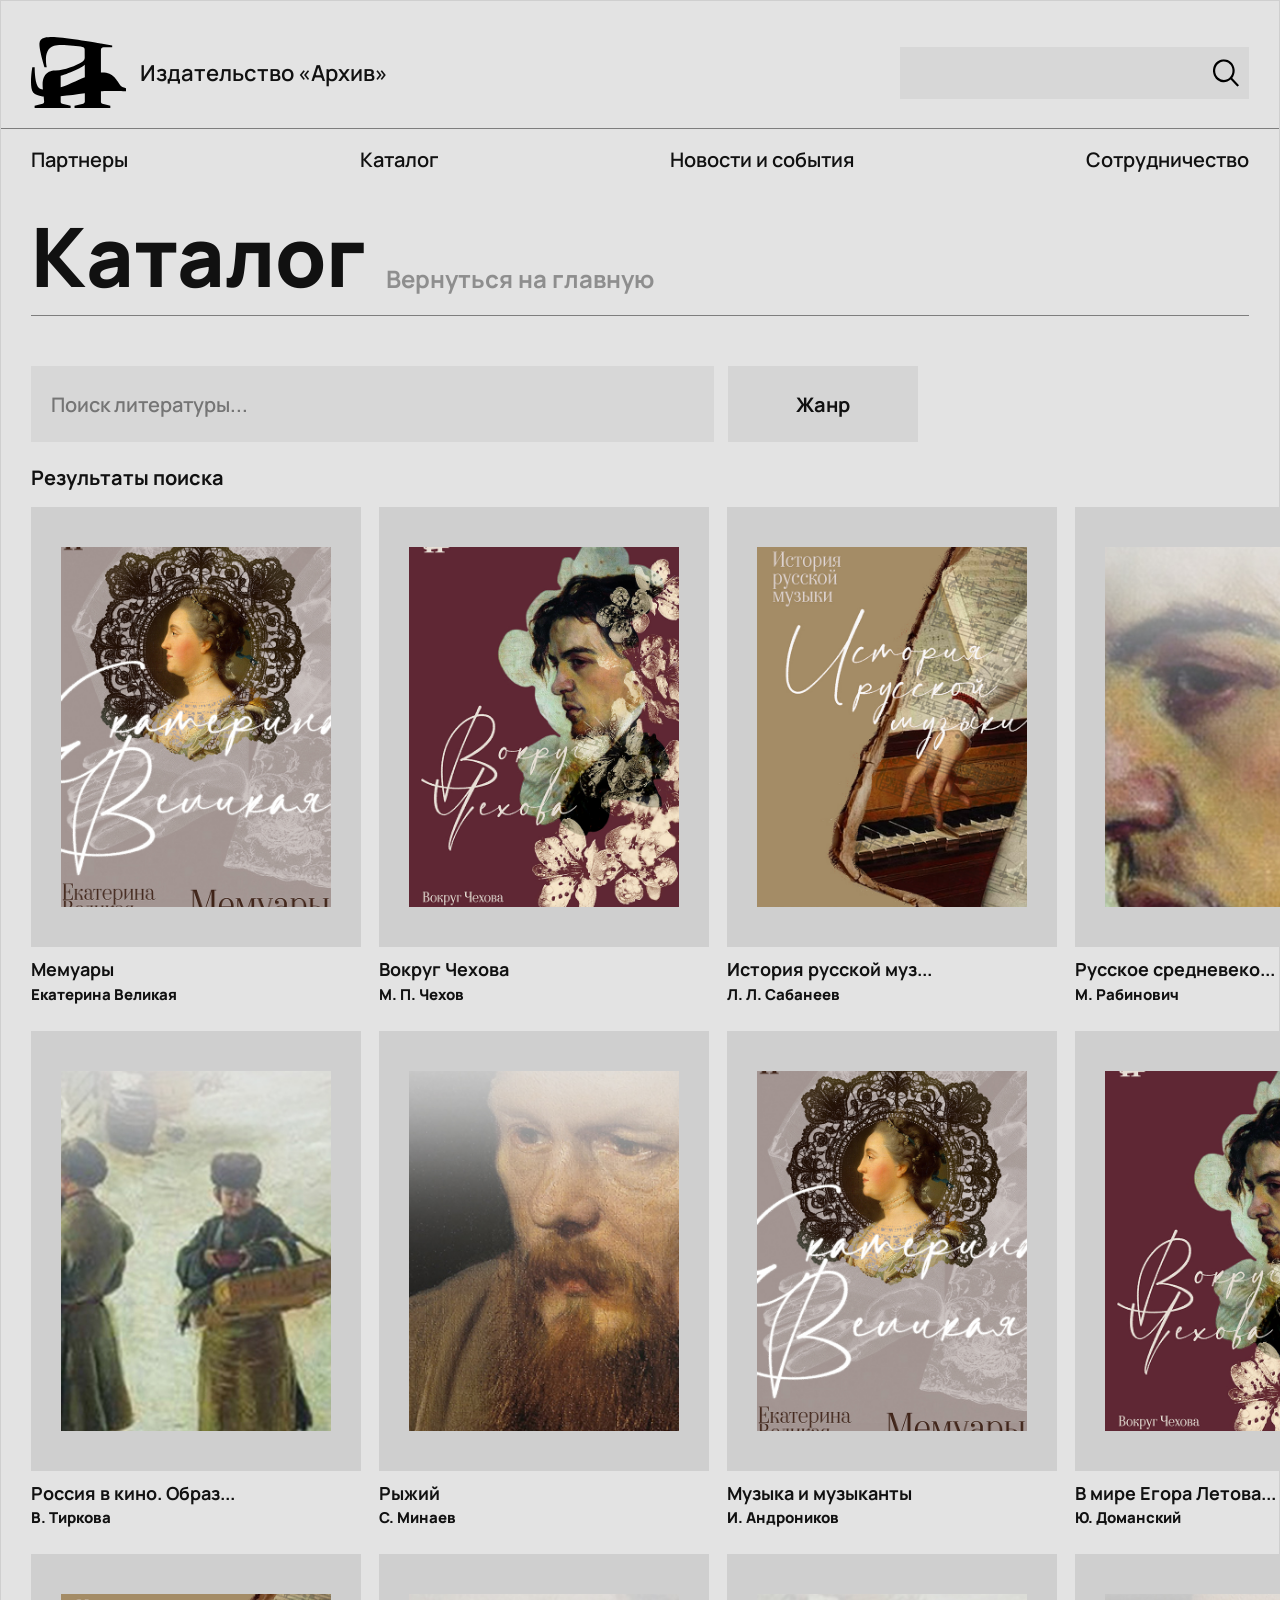
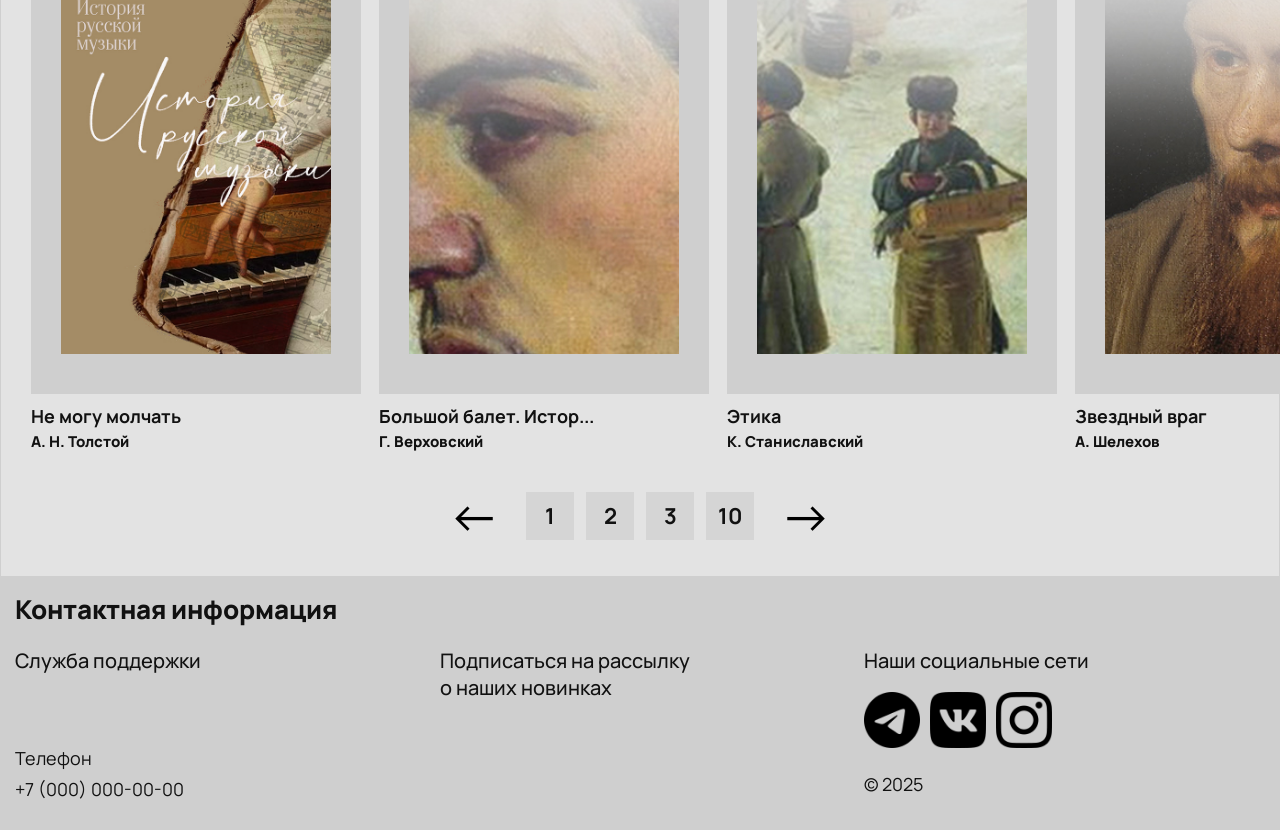
==== catalog.html @ fbb989be "Add files via upload" ====
<!DOCTYPE html>
<html lang="ru">
<head>
  <meta charset="UTF-8">
  <meta name="viewport" content="width=device-width, initial-scale=1.0">
  <title>Каталог — Издательство «Архив»</title>
  <link rel="preconnect" href="https://fonts.googleapis.com">
  <link rel="preconnect" href="https://fonts.gstatic.com" crossorigin>
  <link href="https://fonts.googleapis.com/css2?family=Manrope:wght@400;500;700;800&display=swap" rel="stylesheet">
  <link rel="stylesheet" href="style.css">
</head>
<body>
  <div class="page">
    <header class="header">
      <a href="index.html" class="logo-wrap">
        <img src="images/logo.svg" alt="Логотип" class="logo">
        <div class="logo-text">Издательство «Архив»</div>
      </a>
      <div class="search-box">
        <input type="text" placeholder="">
        <img src="images/serch.svg" alt="Поиск" class="search-img">
      </div>
    </header>

    <nav class="nav">
      <a href="partners.html">Партнеры</a>
      <a href="catalog.html">Каталог</a>
      <a href="events.html">Новости и события</a>
      <button type="button" data-modal="contact">Сотрудничество</button>
    </nav>

    <section class="page-title-block">
      <div class="page-title-row">
        <h1 class="page-title">Каталог</h1>
        <a href="index.html" class="back-link">Вернуться на главную</a>
      </div>
    </section>

    <section class="catalog-section">
      <div class="catalog-controls">
        <input class="catalog-search" type="text" placeholder="Поиск литературы..." data-catalog-search>
        <button type="button" class="genre-button" data-genre-button>Жанр</button>
        <div class="genre-menu" data-genre-menu>
          <button type="button">Биографии и мемуары</button>
          <button type="button">Искусство</button>
          <button type="button">Культура</button>
          <button type="button">История</button>
          <button type="button">Политика</button>
          <button type="button">Социология</button>
          <button type="button">Философия</button>
          <button type="button">Педагогика</button>
        </div>
      </div>
      <div class="catalog-label">Результаты поиска</div>
      <div class="catalog-grid">
          <a href="product.html" class="catalog-card">
            <img src="images/k1.jpg" alt="Мемуары">
            <h3>Мемуары</h3>
            <p>Екатерина Великая</p>
          </a>
          <a href="product.html" class="catalog-card">
            <img src="images/k2.jpg" alt="Вокруг Чехова">
            <h3>Вокруг Чехова</h3>
            <p>М. П. Чехов</p>
          </a>
          <a href="product.html" class="catalog-card">
            <img src="images/k3.jpg" alt="История русской муз...">
            <h3>История русской муз...</h3>
            <p>Л. Л. Сабанеев</p>
          </a>
          <a href="product.html" class="catalog-card">
            <img src="images/k4.jpg" alt="Русское средневеко...">
            <h3>Русское средневеко...</h3>
            <p>М. Рабинович</p>
          </a>
          <a href="product.html" class="catalog-card">
            <img src="images/k5.jpg" alt="Россия в кино. Образ...">
            <h3>Россия в кино. Образ...</h3>
            <p>В. Тиркова</p>
          </a>
          <a href="product.html" class="catalog-card">
            <img src="images/k6.jpg" alt="Рыжий">
            <h3>Рыжий</h3>
            <p>С. Минаев</p>
          </a>
          <a href="product.html" class="catalog-card">
            <img src="images/k1.jpg" alt="Музыка и музыканты">
            <h3>Музыка и музыканты</h3>
            <p>И. Андроников</p>
          </a>
          <a href="product.html" class="catalog-card">
            <img src="images/k2.jpg" alt="В мире Егора Летова...">
            <h3>В мире Егора Летова...</h3>
            <p>Ю. Доманский</p>
          </a>
          <a href="product.html" class="catalog-card">
            <img src="images/k3.jpg" alt="Не могу молчать">
            <h3>Не могу молчать</h3>
            <p>А. Н. Толстой</p>
          </a>
          <a href="product.html" class="catalog-card">
            <img src="images/k4.jpg" alt="Большой балет. Истор...">
            <h3>Большой балет. Истор...</h3>
            <p>Г. Верховский</p>
          </a>
          <a href="product.html" class="catalog-card">
            <img src="images/k5.jpg" alt="Этика">
            <h3>Этика</h3>
            <p>К. Станиславский</p>
          </a>
          <a href="product.html" class="catalog-card">
            <img src="images/k6.jpg" alt="Звездный враг">
            <h3>Звездный враг</h3>
            <p>А. Шелехов</p>
          </a>
      </div>
      <div class="pagination">
        <button type="button" class="pagination-arrow">←</button>
        <button type="button" class="pagination-button">1</button>
        <button type="button" class="pagination-button">2</button>
        <button type="button" class="pagination-button">3</button>
        <button type="button" class="pagination-button">10</button>
        <button type="button" class="pagination-arrow">→</button>
      </div>
    </section>

    <footer class="footer">
      <h2>Контактная информация</h2>
      <div class="footer-grid">
        <div class="footer-col">
          <button type="button" class="footer-support" data-modal="contact">Служба поддержки</button>
          <p class="footer-label">Телефон</p>
          <p>+7 (000) 000-00-00</p>
        </div>
        <div class="footer-col">
          <button type="button" class="footer-link" data-modal="subscribe">Подписаться на рассылку<br>о наших новинках</button>
        </div>
        <div class="footer-col">
          <h3>Наши социальные сети</h3>
          <div class="socials">
            <img class="soc" src="images/tg.png" alt="Телеграм">
            <img class="soc" src="images/vk.png" alt="ВКонтакте">
            <img class="soc" src="images/inst.png" alt="Инстаграм">
          </div>
          <p class="copyright">© 2025</p>
        </div>
      </div>
    </footer>
  </div>
  <div class="modal-overlay">
    <div class="modal">
      <button type="button" class="modal-close">×</button>
      <div class="modal-body"></div>
    </div>
  </div>
  <script src="script.js"></script>
</body>
</html>
---- style.css ----
* {
  box-sizing: border-box;
}

html,
body {
  margin: 0;
  padding: 0;
  width: 100%;
}

body {
  background: #dcdcdc;
  font-family: "Manrope", sans-serif;
  color: #111;
}

button,
input,
textarea {
  font-family: inherit;
}

button,
a,
.book-card,
.event-card,
.genre-button,
.footer-link,
.contact-link,
.back-link,
.pagination-button {
  cursor: pointer;
}

.page {
  width: 100%;
  min-height: 100vh;
  background: #e3e3e3;
  border: 1px solid #cfcfcf;
}

.header {
  display: flex;
  justify-content: space-between;
  align-items: center;
  padding: 36px 30px 20px;
}

.logo-wrap {
  display: flex;
  align-items: center;
  gap: 14px;
  color: #111;
  text-decoration: none;
}

.logo {
  width: 95px;
  height: 71px;
}

.logo-text {
  font-size: 22px;
  font-weight: 600;
}

.search-box {
  width: 349px;
  height: 52px;
  background: #d7d7d7;
  display: flex;
  align-items: center;
  justify-content: space-between;
  padding-left: 16px;
}

.search-box input {
  width: 100%;
  border: none;
  outline: none;
  background: transparent;
  font-size: 18px;
  font-weight: 600;
}

.search-img {
  width: 36px;
  height: 36px;
  padding-right: 10px;
}

.nav {
  display: flex;
  justify-content: space-between;
  padding: 17px 30px 18px;
  font-size: 20px;
  font-weight: 600;
  border-top: 1px solid #7e7e7e;
}

.nav a,
.nav button {
  color: #111;
  text-decoration: none;
  background: transparent;
  border: none;
  padding: 0;
  font-size: inherit;
  font-weight: inherit;
}

.nav a:hover,
.nav button:hover,
.back-link:hover,
.contact-link:hover,
.footer-link:hover {
  color: #777;
}

.nav a:active,
.nav button:active,
.back-link:active,
.contact-link:active,
.footer-link:active {
  color: #999;
}

.hero {
  display: flex;
  gap: 22px;
  padding: 0 14px 18px;
  align-items: stretch;
}

.hero-image {
  width: 60%;
  min-height: 360px;
  object-fit: cover;
  display: block;
}

.hero-about {
  width: 446px;
  padding: 85px 40px 0 20px;
}

.hero-about h1 {
  margin: 0;
  font-size: 56px;
  font-weight: 700;
  line-height: 1;
}

.hero-about p {
  margin: 0 0 18px;
  font-size: 18px;
  font-weight: 600;
  line-height: 1.35;
}

.section {
  padding: 0 14px 26px;
}

.section-title,
.section-title-non {
  font-size: 48px;
  font-weight: 800;
  padding: 10px 0 14px;
  border-bottom: 1px solid #7e7e7e;
  margin-bottom: 18px;
}

.section-title {
  border-top: 1px solid #7e7e7e;
}

.events-grid {
  display: flex;
}

.event-card {
  width: 33.333%;
  padding-right: 14px;
  border-right: 1px solid #7e7e7e;
  color: #111;
  text-decoration: none;
  display: block;
}

.event-card:nth-child(2) {
  padding-left: 14px;
}

.event-card:last-child {
  border-right: none;
  padding-right: 0;
  padding-left: 14px;
}

.event-card h2,
.event-card h3 {
  margin: 0 0 12px;
  font-size: 40px;
  line-height: 1.15;
  font-weight: 700;
}

.event-card p {
  margin: 0 0 14px;
  font-size: 19px;
  line-height: 1.35;
  min-height: 52px;
  font-weight: 600;
}

.event-date {
  font-size: 28px;
  font-weight: 800;
  margin-bottom: 18px;
}

.event-image {
  width: 100%;
  height: 150px;
  object-fit: cover;
  display: block;
  background: #d0d0d0;
  border: 1px solid #c4c4c4;
}

.carousel {
  position: relative;
}

.book-feature {
  display: flex;
  gap: 49px;
  align-items: center;
  padding: 12px 155px 4px;
}

.book-cover {
  width: 260px;
  height: 360px;
  display: block;
  object-fit: cover;
  background: #d0d0d0;
  border: 1px solid #c4c4c4;
  flex-shrink: 0;
}

.book-info,
.book-info-last {
  min-height: 360px;
}

.book-info h2,
.book-info-last h2 {
  margin: 0 0 18px;
  font-size: 58px;
  line-height: 1;
  font-weight: 800;
  padding-top: 40px;
}

.book-info p,
.book-info-last p {
  margin: 0 0 22px;
  font-size: 20px;
  line-height: 1.35;
  max-width: 760px;
  min-height: 150px;
  font-weight: 600;
}

.button,
.book-info button,
.book-info-last button,
.modal button,
.event-main button,
.genre-button,
.pagination-button {
  border: none;
  background: #d5d5d5;
  color: #111;
  padding: 20px 75px;
  font-size: 32px;
  font-weight: 700;
  text-decoration: none;
  display: inline-flex;
  align-items: center;
  justify-content: center;
}

.button:hover,
.book-info button:hover,
.book-info-last button:hover,
.modal button:hover,
.event-main button:hover,
.genre-button:hover,
.pagination-button:hover {
  background: #b8b8b8;
}

.button:active,
.book-info button:active,
.book-info-last button:active,
.modal button:active,
.event-main button:active,
.genre-button:active,
.pagination-button:active {
  background: #a7a7a7;
  color: #fff;
}

.carousel-controls {
  display: flex;
  justify-content: center;
  align-items: center;
  gap: 12px;
  margin-top: 14px;
}

.carousel-button {
  width: 44px;
  height: 44px;
  border: none;
  background: #d5d5d5;
  font-size: 28px;
  font-weight: 800;
}

.carousel-button:hover {
  background: #b8b8b8;
}

.carousel-dot {
  width: 16px;
  height: 16px;
  border: none;
  border-radius: 50%;
  background: #c7c7c7;
}

.carousel-dot.active {
  background: #111;
}

.contact-banner {
  padding: 0 14px;
}

.contact-banner h2 {
  margin: 0;
  font-size: 28px;
  font-weight: 800;
  padding: 10px 0 14px;
  border-top: 1px solid #7e7e7e;
}

.contact-link {
  color: #979797;
  background: transparent;
  border: none;
  font-size: inherit;
  font-weight: inherit;
  padding: 0;
}

.footer {
  background: #cfcfcf;
  padding: 28px 30px 26px;
}

.footer h2 {
  margin: 0 0 34px;
  font-size: 58px;
  font-weight: 800;
  line-height: 1;
}

.footer-grid {
  display: flex;
  gap: 24px;
}

.footer-col {
  width: 33.333%;
}

.footer-col h3,
.footer-col button {
  margin: 0 0 18px;
  font-size: 20px;
  font-weight: 500;
  line-height: 1.35;
}

.footer-col button {
  border: none;
  background: transparent;
  padding: 0;
  text-align: left;
}

.footer-col p {
  margin: 0;
  font-size: 18px;
  line-height: 1.4;
}

.footer-label {
  margin-top: 54px !important;
  margin-bottom: 6px !important;
}

.socials {
  display: flex;
  gap: 10px;
  margin: 12px 0 24px;
}

.soc {
  width: 56px;
  height: 56px;
}

.copyright {
  font-size: 16px;
}

.page-title-block {
  padding: 24px 30px 28px;
}

.page-title-row {
  display: flex;
  align-items: flex-end;
  gap: 20px;
  border-bottom: 1px solid #7e7e7e;
  padding-bottom: 18px;
}

.page-title {
  margin: 0;
  font-size: 82px;
  font-weight: 800;
  line-height: 1;
}

.back-link,
.back-text {
  font-size: 24px;
  font-weight: 700;
  color: #8e8e8e;
  padding-bottom: 2px;
  text-decoration: none;
}

.events-section {
  padding: 0 30px 22px;
}

.events-section .events-grid {
  border-bottom: 1px solid #7e7e7e;
  padding-bottom: 22px;
}

.event-main {
  padding: 0 80px 44px;
  display: grid;
  grid-template-columns: 1fr 420px;
  gap: 40px;
  align-items: start;
}

.event-main h1 {
  margin: 0 0 8px;
  font-size: 62px;
  line-height: 1;
}

.event-main .event-date {
  margin-bottom: 18px;
}

.event-main p {
  max-width: 620px;
  font-size: 20px;
  line-height: 1.4;
  font-weight: 600;
  margin: 0 0 54px;
}

.event-main img {
  width: 100%;
  height: 420px;
  object-fit: cover;
}

.catalog-section {
  padding: 0 30px 36px;
}

.catalog-controls {
  display: grid;
  grid-template-columns: 1fr 190px;
  gap: 14px;
  margin: 22px 0;
  position: relative;
}

.catalog-search {
  height: 56px;
  border: none;
  outline: none;
  background: #d7d7d7;
  padding: 0 20px;
  font-size: 20px;
  font-weight: 600;
}

.genre-button {
  height: 56px;
  padding: 0;
  font-size: 20px;
}

.genre-menu {
  position: absolute;
  right: 0;
  top: 64px;
  width: 250px;
  background: #d5d5d5;
  display: none;
  flex-direction: column;
  z-index: 20;
  padding: 12px 0;
}

.genre-menu.open {
  display: flex;
}

.genre-menu button {
  border: none;
  background: transparent;
  padding: 8px 16px;
  font-size: 20px;
  font-weight: 700;
  text-align: left;
}

.genre-menu button:hover {
  background: #b8b8b8;
}

.catalog-label {
  font-size: 20px;
  font-weight: 700;
  margin-bottom: 16px;
}

.catalog-grid {
  display: grid;
  grid-template-columns: repeat(4, 1fr);
  gap: 26px 40px;
}

.catalog-card {
  color: #111;
  text-decoration: none;
  font-weight: 800;
}

.catalog-card img {
  width: 100%;
  height: 230px;
  object-fit: cover;
  background: #d0d0d0;
  display: block;
  margin-bottom: 10px;
}

.catalog-card h3 {
  margin: 0 0 4px;
  font-size: 18px;
  line-height: 1.15;
}

.catalog-card p {
  margin: 0;
  font-size: 15px;
}

.pagination {
  display: flex;
  justify-content: center;
  align-items: center;
  gap: 12px;
  margin-top: 40px;
}

.pagination-button {
  width: 48px;
  height: 48px;
  padding: 0;
  font-size: 22px;
}

.pagination-arrow {
  border: none;
  background: transparent;
  font-size: 52px;
  line-height: 1;
  padding: 0 14px;
}

.product-section {
  padding: 20px 80px 50px;
  display: grid;
  grid-template-columns: 420px 1fr;
  gap: 56px;
}

.product-cover {
  width: 100%;
  height: 560px;
  object-fit: cover;
}

.product-info h1 {
  margin: 0 0 18px;
  font-size: 62px;
  line-height: 1;
}

.product-info p {
  margin: 0 0 30px;
  max-width: 640px;
  font-size: 20px;
  line-height: 1.35;
  font-weight: 600;
}

.product-meta {
  margin: 54px 0 28px;
  font-size: 20px;
  line-height: 1.8;
  font-weight: 600;
}

.shop-grid {
  display: grid;
  grid-template-columns: repeat(2, 160px);
  gap: 12px;
}

.shop-item {
  height: 70px;
  background: #d7d7d7;
  display: flex;
  align-items: center;
  justify-content: center;
  font-size: 24px;
  font-weight: 800;
}

.partners-grid {
  display: grid;
  grid-template-columns: repeat(3, 1fr);
  gap: 36px;
  padding: 18px 0 34px;
  border-top: 1px solid #7e7e7e;
}

.partner-card {
  min-height: 220px;
  background: #d5d5d5;
  display: flex;
  align-items: center;
  justify-content: center;
  font-size: 42px;
  font-weight: 800;
  text-align: center;
  padding: 20px;
}

.partner-card.white {
  background: #fff;
}

.partner-card.black {
  background: #111;
  color: #fff;
}

.partner-card.yellow {
  background: #f3e45e;
}

.modal-overlay {
  position: fixed;
  inset: 0;
  background: rgba(0, 0, 0, 0.28);
  display: none;
  align-items: center;
  justify-content: center;
  padding: 24px;
  z-index: 100;
}

.modal-overlay.open {
  display: flex;
}

.modal {
  width: 520px;
  background: #dedede;
  padding: 22px;
  position: relative;
}

.modal.small {
  width: 430px;
}

.modal h2 {
  margin: 0 0 16px;
  font-size: 30px;
  line-height: 1.1;
}

.modal textarea,
.modal input {
  width: 100%;
  border: none;
  outline: none;
  background: #d1d1d1;
  padding: 14px;
  font-size: 17px;
  font-weight: 600;
  margin-bottom: 14px;
}

.modal textarea {
  height: 140px;
  resize: none;
}

.modal button {
  padding: 14px 48px;
  font-size: 18px;
}

.modal-close {
  position: absolute;
  right: 12px;
  top: 8px;
  border: none;
  background: transparent;
  font-size: 30px;
  line-height: 1;
  padding: 0;
}

.modal-close:hover,
.modal-close:active {
  background: transparent;
  color: #777;
}

.success-message {
  text-align: center;
  font-size: 24px;
  line-height: 1.25;
  font-weight: 800;
  padding: 46px 24px;
}

@media (max-width: 900px) {
  .header,
  .nav,
  .footer,
  .page-title-block,
  .events-section,
  .catalog-section {
    padding-left: 16px;
    padding-right: 16px;
  }

  .header,
  .hero,
  .events-grid,
  .book-feature,
  .footer-grid,
  .event-main,
  .product-section {
    flex-direction: column;
    display: flex;
  }

  .search-box,
  .hero-image,
  .hero-about,
  .event-card,
  .footer-col {
    width: 100%;
  }

  .nav {
    gap: 12px;
    flex-wrap: wrap;
  }

  .event-card,
  .event-card:nth-child(2),
  .event-card:last-child {
    border-right: none;
    border-bottom: 1px solid #7e7e7e;
    padding: 16px 0;
  }

  .book-feature {
    padding: 0;
  }

  .catalog-grid,
  .partners-grid {
    grid-template-columns: repeat(2, 1fr);
  }

  .product-cover {
    height: auto;
  }
}
.home-page .header {
  padding-top: 36px;
  padding-bottom: 20px;
  padding-left: 30px;
  padding-right: 30px;
}

.home-page .search-box {
  width: 349px;
  height: 52px;
  background: #d7d7d7;
  display: flex;
  align-items: center;
  justify-content: flex-end;
  padding-left: 0;
}

.home-page .search-box input {
  display: none;
}

.home-page .search-img {
  width: auto;
  height: auto;
  padding-right: 10px;
}

.home-page .nav {
  display: flex;
  justify-content: space-between;
  padding: 17px 14px 18px 14px;
  font-size: 20px;
  font-weight: 600;
  border-top: 1px solid #111;
}

.drag-carousel {
  display: flex;
  overflow-x: auto;
  overflow-y: hidden;
  scroll-snap-type: x mandatory;
  scrollbar-width: none;
  cursor: grab;
  user-select: none;
}

.drag-carousel::-webkit-scrollbar {
  display: none;
}

.drag-carousel.dragging {
  cursor: grabbing;
  scroll-snap-type: none;
}

.drag-carousel .book-feature {
  min-width: 100%;
  scroll-snap-align: start;
}

.footer {
  background: #cfcfcf;
  padding: 18px 14px 26px 14px;
}

.footer h2 {
  margin: 0 0 22px;
  font-size: 26px;
  font-weight: 800;
  line-height: 1.2;
}

.footer-grid {
  display: flex;
  gap: 24px;
}

.footer-col {
  width: 33.333%;
}

.footer-col h3,
.footer-col button,
.footer-support {
  margin: 0 0 18px;
  font-size: 20px;
  font-weight: 500;
  line-height: 1.35;
}

.footer-support,
.footer-col button {
  border: none;
  background: transparent;
  padding: 0;
  text-align: left;
  cursor: pointer;
  color: #111;
}

.footer-label {
  margin-top: 54px !important;
  margin-bottom: 6px !important;
}

.modal-close {
  right: 10px;
  top: 8px;
  font-size: 18px;
  width: 20px;
  height: 20px;
}

.modal h2 {
  padding-right: 26px;
}

.event-main {
  padding: 0 80px 44px;
  display: grid;
  grid-template-columns: 654px 619px;
  gap: 40px;
  align-items: stretch;
}

.event-main > div {
  min-height: 650px;
  display: flex;
  flex-direction: column;
}

.event-main h1 {
  margin: 0 0 8px;
  font-size: 80px;
  font-weight: 600;
  line-height: 1;
}

.event-main p {
  width: 654px;
  max-width: 654px;
  font-size: 20px;
  line-height: 1.4;
  font-weight: 600;
  margin: 0 0 auto;
}

.event-main img {
  width: 750px;
  height: 650px;
  object-fit: cover;
}

.event-main button {
  width: 360px;
  align-self: flex-start;
  margin-top: auto;
}

.catalog-section {
  padding: 0 30px 36px;
}

.catalog-section .page-title-row,
.page-title-row {
  align-items: flex-end;
}

.catalog-controls {
  display: grid;
  grid-template-columns: 683px 190px;
  gap: 14px;
  margin: 22px 0;
  position: relative;
}

.catalog-search {
  width: 683px;
  height: 76px;
}

.genre-button {
  height: 76px;
}

.genre-menu {
  left: 697px;
  right: auto;
  top: 84px;
}

.catalog-grid {
  display: grid;
  column-gap: 68px;
  row-gap: 26px;
  justify-content: start;
}

.catalog-card img {
  width: 270px;
  height: 360px;
  object-fit: cover;
  background: #d0d0d0;
  display: block;
  margin: 0 0 12px;
}

.catalog-card::before {
  content: '';
  display: block;
}

.catalog-card {
  width: 280px;
  color: #111;
  text-decoration: none;
  font-weight: 800;
}

.catalog-card img {
  border: 30px solid #cfcfcf;
  border-top-width: 40px;
  border-bottom-width: 40px;
  box-sizing: content-box;
}

.catalog-card h3 {
  margin: 0 0 4px;
  font-size: 18px;
  line-height: 1.15;
}

.catalog-card p {
  margin: 0;
  font-size: 15px;
}

.pagination {
  align-items: center;
}

.pagination-arrow {
  display: inline-flex;
  align-items: center;
  justify-content: center;
  height: 48px;
  line-height: 48px;
}

.product-section {
  padding: 20px 80px 50px 100px;
  display: grid;
  grid-template-columns: 539px 1fr;
  gap: 75px;
}

.product-cover {
  width: 539px;
  height: 814px;
  object-fit: cover;
}

.product-info h1 {
  margin: 0 0 18px;
  line-height: 1;
  font-weight: 800;
}

.product-info h1 span {
  font-size: 80px;
  font-style: normal;
}

.product-info h1 em {
  font-size: 64px;
  font-style: normal;
}

.product-info p {
  width: 599px;
  max-width: 599px;
  margin: 0 0 30px;
}

.shop-grid {
  display: grid;
  grid-template-columns: repeat(2, 232px);
  gap: 24px 36px;
  align-items: end;
}

.shop-item {
  width: 232px;
  height: 100px;
  background: #d7d7d7;
  display: flex;
  align-items: center;
  justify-content: center;
  padding: 0;
  overflow: hidden;
}

.shop-item img {
  max-width: 100%;
  max-height: 100%;
  object-fit: contain;
  display: block;
}

.partners-grid {
  display: grid;
  grid-template-columns: repeat(3, 419px);
  gap: 42px 58px;
  padding: 28px 0 34px;
  border-top: none;
}

.partner-card {
  width: 419px;
  height: 419px;
  min-height: 419px;
  background: #d5d5d5;
  display: flex;
  align-items: center;
  justify-content: center;
  padding: 0;
}

.partner-card img {
  max-width: 100%;
  max-height: 100%;
  object-fit: contain;
  display: block;
}

.partner-card.black img,
.partner-card.yellow img {
  width: 100%;
  height: 100%;
  object-fit: cover;
}

@media (max-width: 900px) {
  .event-main,
  .product-section {
    display: flex;
    flex-direction: column;
    padding-left: 16px;
    padding-right: 16px;
  }

  .event-main,
  .event-main > div,
  .event-main img,
  .event-main p,
  .product-cover,
  .product-info p {
    width: 100%;
    max-width: 100%;
    height: auto;
    min-height: 0;
  }

  .catalog-controls {
    grid-template-columns: 1fr;
  }

  .catalog-search,
  .genre-button {
    width: 100%;
  }

  .catalog-grid,
  .partners-grid {
    grid-template-columns: 1fr;
  }
}
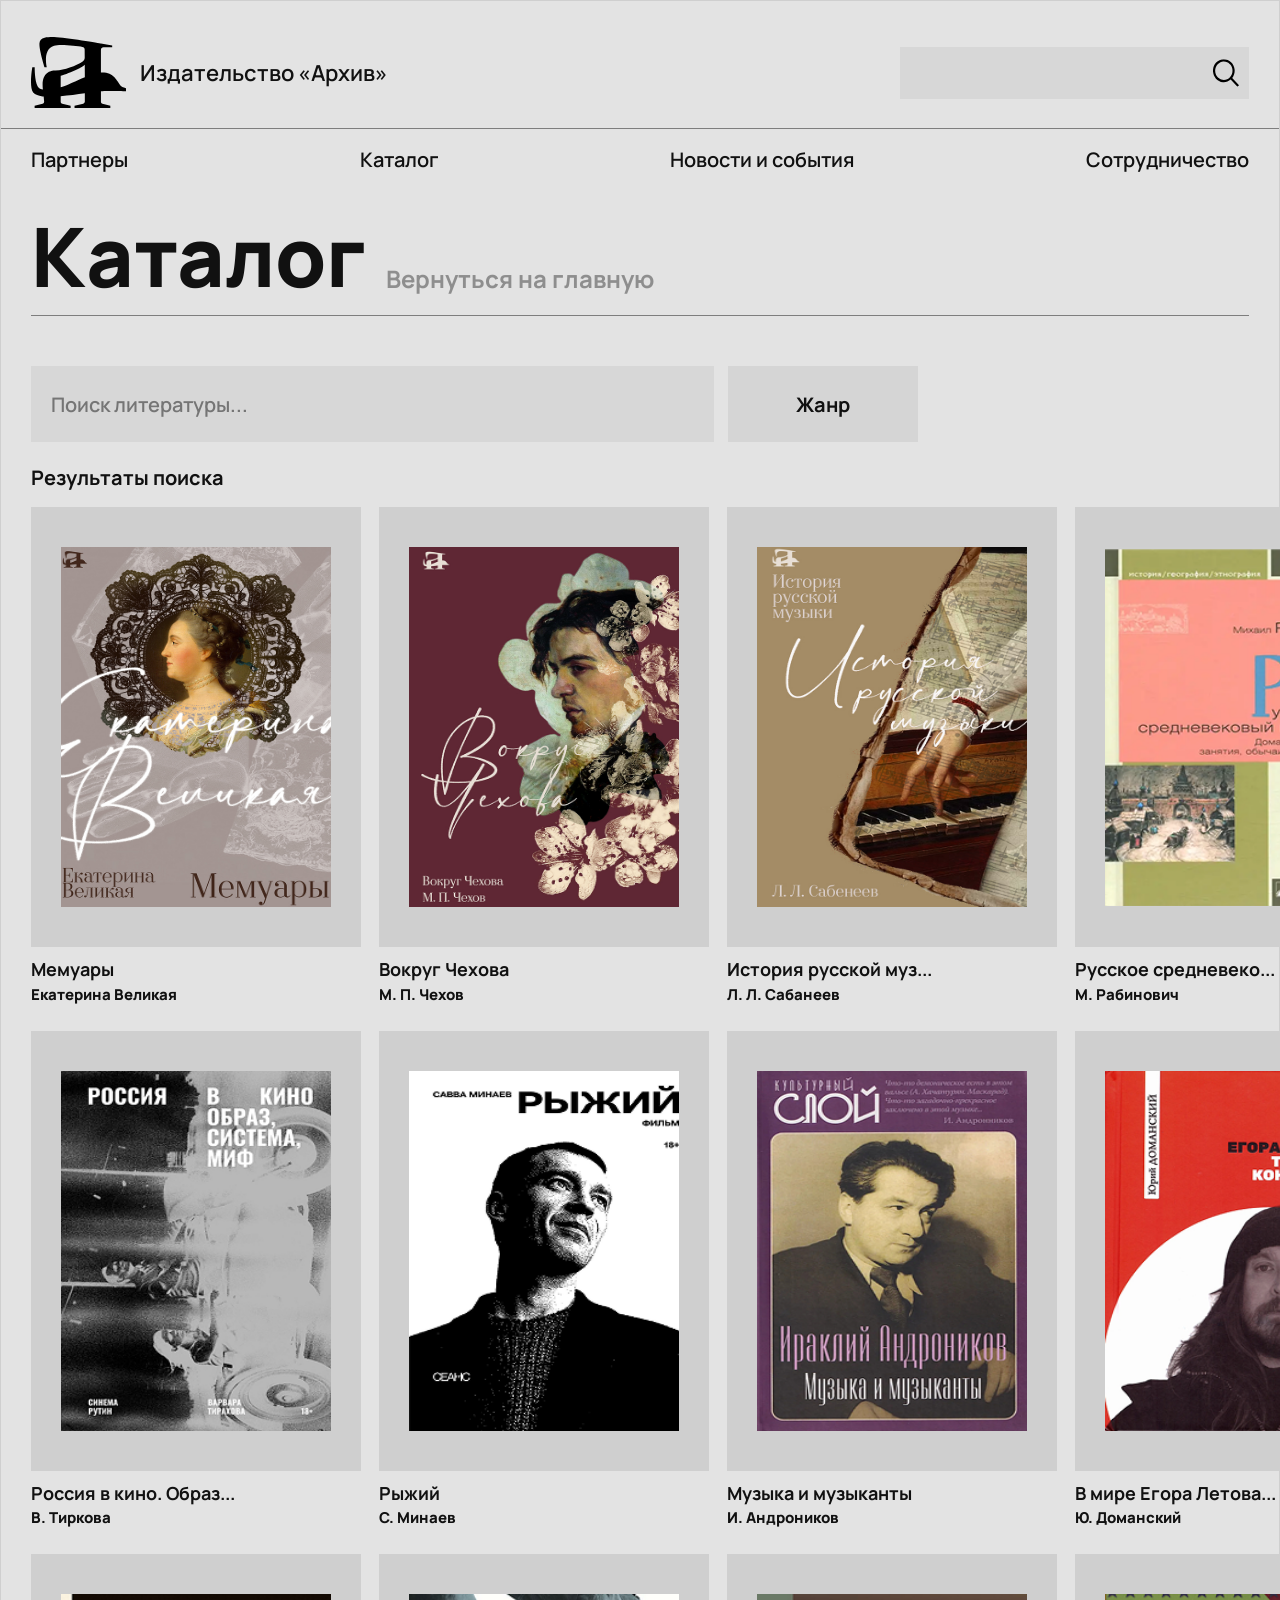
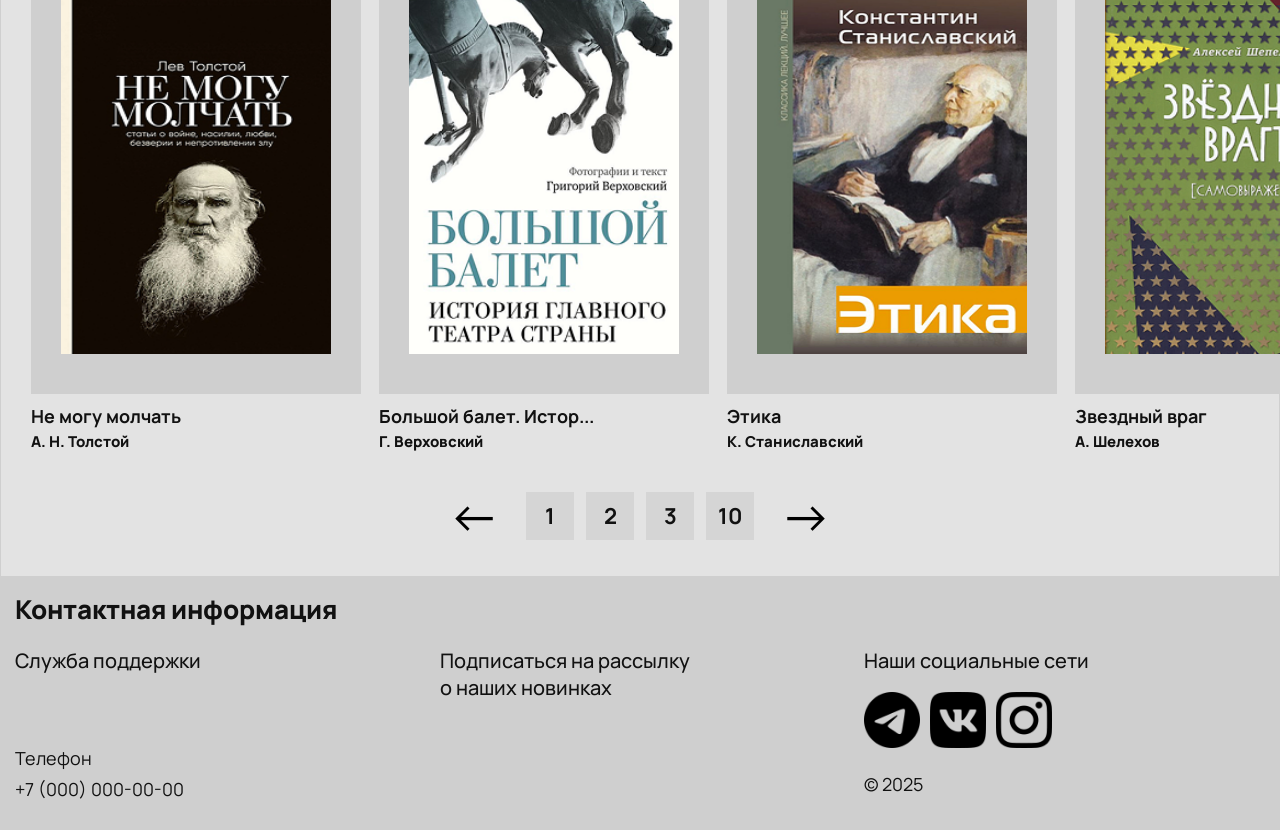
==== commit e88524c7: "Add files via upload" ====
--- a/catalog.html
+++ b/catalog.html
@@ -69,47 +69,47 @@
             <p>Л. Л. Сабанеев</p>
           </a>
           <a href="product.html" class="catalog-card">
-            <img src="images/k4.jpg" alt="Русское средневеко...">
+            <img src="images/srednevek.png" alt="Русское средневеко...">
             <h3>Русское средневеко...</h3>
             <p>М. Рабинович</p>
           </a>
           <a href="product.html" class="catalog-card">
-            <img src="images/k5.jpg" alt="Россия в кино. Образ...">
+            <img src="images/russia.png" alt="Россия в кино. Образ...">
             <h3>Россия в кино. Образ...</h3>
             <p>В. Тиркова</p>
           </a>
           <a href="product.html" class="catalog-card">
-            <img src="images/k6.jpg" alt="Рыжий">
+            <img src="images/rishi.png" alt="Рыжий">
             <h3>Рыжий</h3>
             <p>С. Минаев</p>
           </a>
           <a href="product.html" class="catalog-card">
-            <img src="images/k1.jpg" alt="Музыка и музыканты">
+            <img src="images/musik.png" alt="Музыка и музыканты">
             <h3>Музыка и музыканты</h3>
             <p>И. Андроников</p>
           </a>
           <a href="product.html" class="catalog-card">
-            <img src="images/k2.jpg" alt="В мире Егора Летова...">
+            <img src="images/egor.png" alt="В мире Егора Летова...">
             <h3>В мире Егора Летова...</h3>
             <p>Ю. Доманский</p>
           </a>
           <a href="product.html" class="catalog-card">
-            <img src="images/k3.jpg" alt="Не могу молчать">
+            <img src="images/molchat.png" alt="Не могу молчать">
             <h3>Не могу молчать</h3>
             <p>А. Н. Толстой</p>
           </a>
           <a href="product.html" class="catalog-card">
-            <img src="images/k4.jpg" alt="Большой балет. Истор...">
+            <img src="images/balet.png" alt="Большой балет. Истор...">
             <h3>Большой балет. Истор...</h3>
             <p>Г. Верховский</p>
           </a>
           <a href="product.html" class="catalog-card">
-            <img src="images/k5.jpg" alt="Этика">
+            <img src="images/etika.png" alt="Этика">
             <h3>Этика</h3>
             <p>К. Станиславский</p>
           </a>
           <a href="product.html" class="catalog-card">
-            <img src="images/k6.jpg" alt="Звездный враг">
+            <img src="images/vrag.png" alt="Звездный враг">
             <h3>Звездный враг</h3>
             <p>А. Шелехов</p>
           </a>
@@ -155,4 +155,4 @@
   </div>
   <script src="script.js"></script>
 </body>
-</html>+</html>
--- a/style.css
+++ b/style.css
@@ -267,7 +267,7 @@
 
 .book-info p,
 .book-info-last p {
-  margin: 0 0 22px;
+  margin: 0 0 12px;
   font-size: 20px;
   line-height: 1.35;
   max-width: 760px;
@@ -468,6 +468,19 @@
   padding-bottom: 22px;
 }
 
+.events-section .events-grid .event-card:nth-child(3) h2 {
+  width: 418px;
+  max-width: 100%;
+}
+
+.events-section .events-grid .event-card:nth-child(3) p:empty {
+  display: none;
+}
+
+.events-section .events-grid .event-card:nth-child(3) .event-date {
+  margin-top: 32px;
+}
+
 .event-main {
   padding: 0 80px 44px;
   display: grid;
@@ -849,12 +862,12 @@
   background: #d7d7d7;
   display: flex;
   align-items: center;
-  justify-content: flex-end;
-  padding-left: 0;
+  justify-content: space-between;
+  padding-left: 16px;
 }
 
 .home-page .search-box input {
-  display: none;
+  display: block;
 }
 
 .home-page .search-img {
@@ -870,6 +883,47 @@
   font-size: 20px;
   font-weight: 600;
   border-top: 1px solid #111;
+}
+
+.home-page .events-grid {
+  align-items: stretch;
+}
+
+.home-page .events-grid .event-card p {
+  min-height: 58px;
+}
+
+.home-page .events-grid .event-card p:empty {
+  display: none;
+}
+
+.home-page .events-grid .event-card:nth-child(3) h3 {
+  width: 418px;
+  max-width: 100%;
+}
+
+.home-page .events-grid .event-card:nth-child(3) .event-date {
+  margin-top: 38px;
+}
+
+@media (max-width: 1200px) {
+  .home-page .events-grid .event-card h3 {
+    font-size: 34px;
+  }
+
+  .home-page .events-grid .event-card:nth-child(3) .event-date {
+    margin-top: 34px;
+  }
+}
+
+@media (max-width: 900px) {
+  .home-page .events-grid .event-card p {
+    min-height: 0;
+  }
+
+  .home-page .events-grid .event-card:nth-child(3) .event-date {
+    margin-top: 0;
+  }
 }
 
 .drag-carousel {
@@ -1037,7 +1091,7 @@
 .catalog-card img {
   width: 270px;
   height: 360px;
-  object-fit: cover;
+  object-fit: fill;
   background: #d0d0d0;
   display: block;
   margin: 0 0 12px;
@@ -1171,7 +1225,12 @@
   display: block;
 }
 
-.partner-card.black img,
+.partner-card.black img {
+  width: 100%;
+  height: 100%;
+  object-fit: fill;
+}
+
 .partner-card.yellow img {
   width: 100%;
   height: 100%;
@@ -1212,4 +1271,173 @@
   .partners-grid {
     grid-template-columns: 1fr;
   }
-}
+
+  .events-section .events-grid .event-card:nth-child(3) .event-date {
+    margin-top: 0;
+  }
+}
+
+/* Styles moved from index2.html */
+.index2-page .page {
+  background: #e3e3e3;
+}
+
+.index2-page .header {
+  padding: 36px 30px 20px;
+}
+
+.index2-page .logo {
+  width: 95px;
+  height: 71px;
+}
+
+.index2-page .logo-wrap {
+  gap: 14px;
+}
+
+.index2-page .search-box {
+  width: 349px;
+  height: 52px;
+  justify-content: flex-end;
+  padding-left: 0;
+  font-size: 20px;
+}
+
+.index2-page .search-img {
+  padding-right: 10px;
+}
+
+.index2-page .nav {
+  padding: 17px 30px 18px;
+  border-top: 1px solid #7e7e7e;
+}
+
+.index2-page .page-title-block {
+  padding: 24px 30px 28px;
+}
+
+.index2-page .page-title-row {
+  gap: 20px;
+}
+
+.index2-page .page-title {
+  font-size: 82px;
+}
+
+.index2-page .back-text {
+  padding-bottom: 10px;
+}
+
+.index2-page .events-section {
+  padding: 0 30px 22px;
+}
+
+.index2-page .events-top-line {
+  border-top: 1px solid #7e7e7e;
+  margin-bottom: 16px;
+}
+
+.index2-page .events-grid {
+  border-bottom: 1px solid #7e7e7e;
+  padding-bottom: 22px;
+}
+
+.index2-page .event-card {
+  padding-right: 24px;
+}
+
+.index2-page .event-card-3 {
+  width: 33.333%;
+  padding-right: 24px;
+  border-right: 1px solid #7e7e7e;
+}
+
+.index2-page .event-card:nth-child(2),
+.index2-page .event-card-3:nth-child(2) {
+  padding-left: 24px;
+}
+
+.index2-page .event-card:last-child,
+.index2-page .event-card-3:last-child {
+  border-right: none;
+  padding-right: 0;
+  padding-left: 24px;
+}
+
+.index2-page .event-card h2 {
+  margin-bottom: 12px;
+}
+
+.index2-page .event-card-3 h2 {
+  width: 306px;
+  margin: 0 0 40px;
+  font-size: 40px;
+  line-height: 1.15;
+  font-weight: 700;
+}
+
+.index2-page .event-card-3 p {
+  min-height: 52px;
+  margin: 0 0 22px;
+  font-size: 19px;
+  line-height: 1.35;
+  font-weight: 600;
+}
+
+.index2-page .event-card p {
+  margin-bottom: 22px;
+}
+
+.index2-page .footer {
+  padding: 28px 30px 26px;
+}
+
+.index2-page .footer h2 {
+  margin-bottom: 34px;
+  font-size: 58px;
+  line-height: 1;
+}
+
+.index2-page .footer-col-3 {
+  width: 33.333%;
+}
+
+.index2-page .footer-col-3 h3 {
+  margin: 0 0 70px;
+  font-size: 20px;
+  font-weight: 500;
+  line-height: 1.35;
+}
+
+.index2-page .footer-col-3 p {
+  margin: 0;
+  font-size: 18px;
+  line-height: 1.4;
+}
+
+@media (max-width: 900px) {
+  .index2-page .header,
+  .index2-page .nav,
+  .index2-page .page-title-block,
+  .index2-page .events-section,
+  .index2-page .footer {
+    padding-left: 16px;
+    padding-right: 16px;
+  }
+
+  .index2-page .event-card-3,
+  .index2-page .footer-col-3 {
+    width: 100%;
+  }
+
+  .index2-page .event-card-3,
+  .index2-page .event-card-3:last-child {
+    border-right: none;
+    border-bottom: 1px solid #7e7e7e;
+    padding: 16px 0;
+  }
+
+  .index2-page .event-card-3 h2 {
+    width: 100%;
+  }
+}
